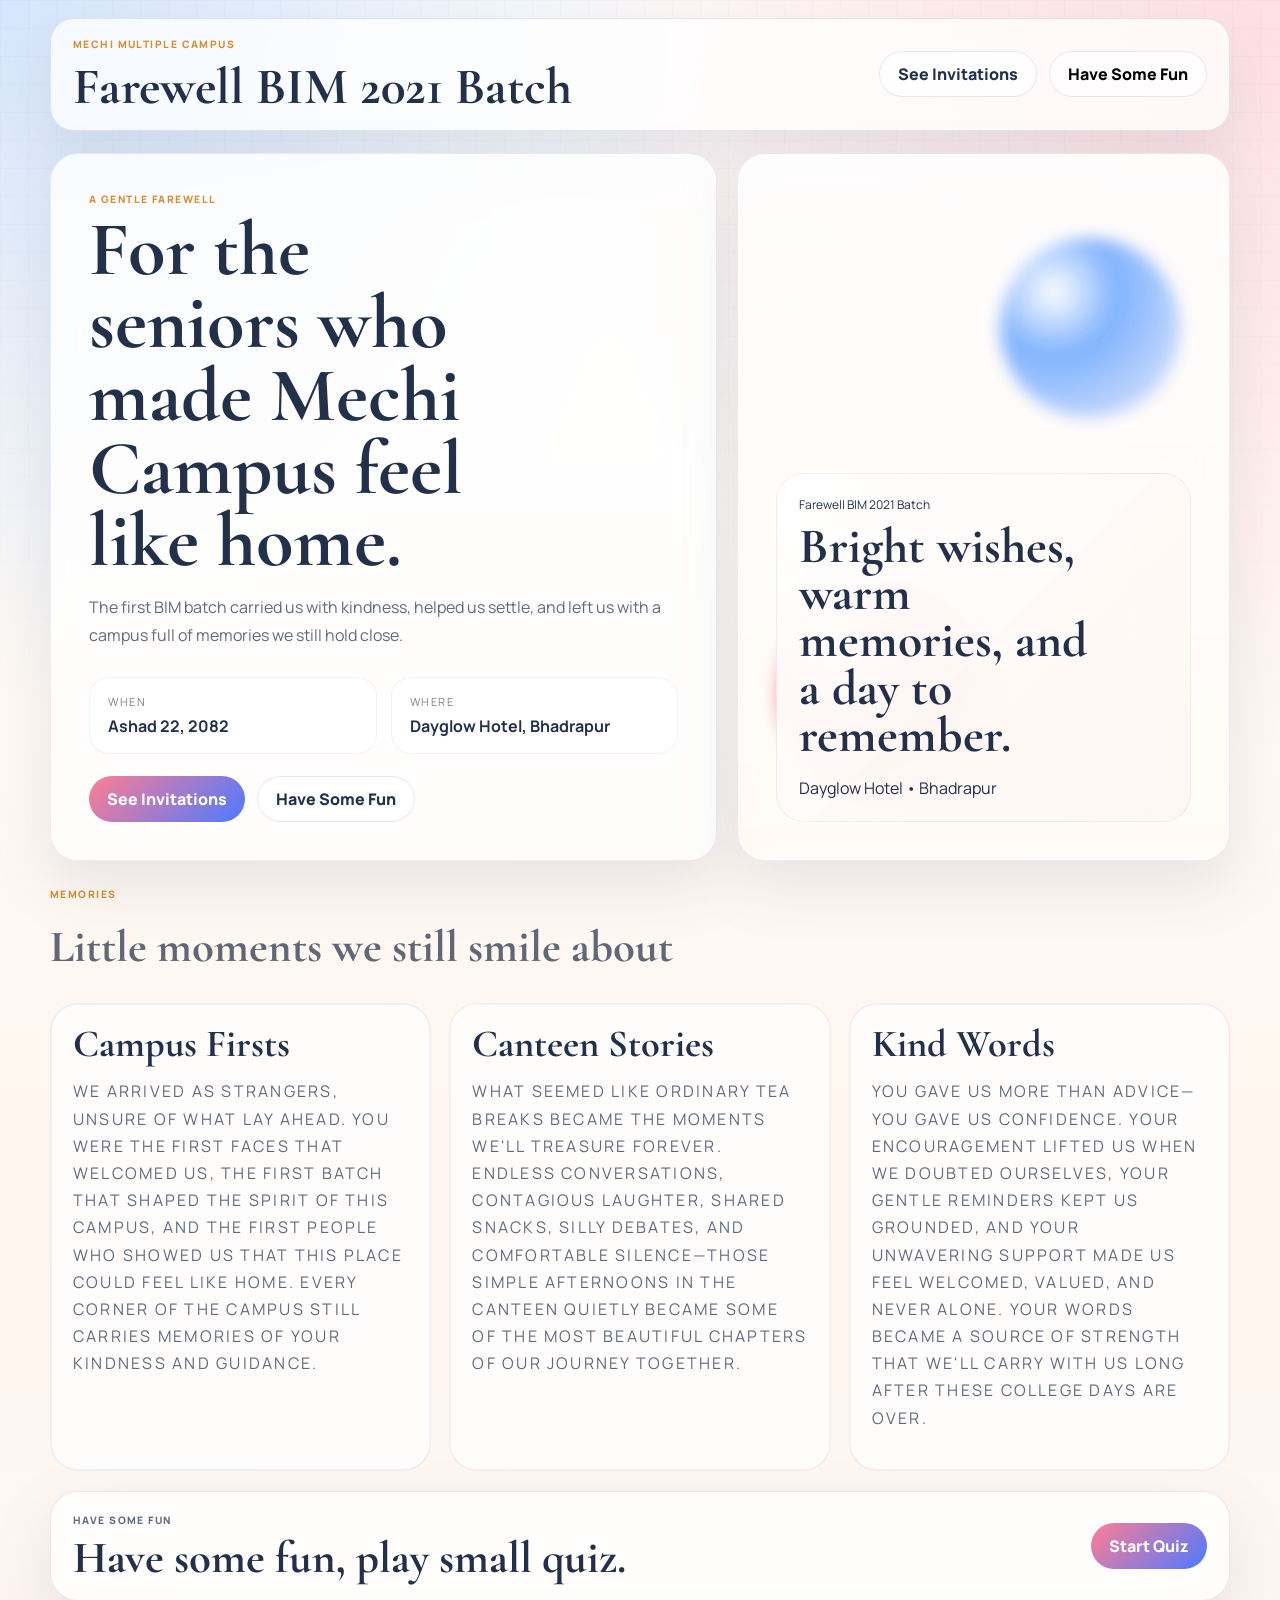
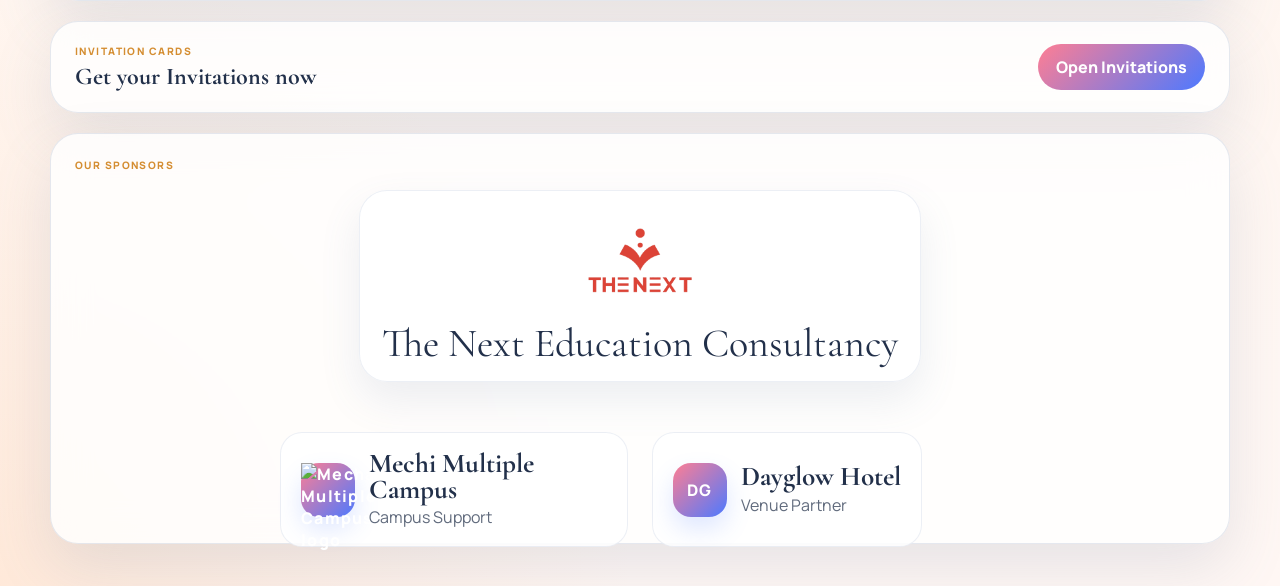
==== index.html @ 91233f40 "Initial commit" ====
<!DOCTYPE html>
<html lang="en">
<head>
  <meta charset="UTF-8" />
  <meta name="viewport" content="width=device-width, initial-scale=1.0" />
  <title>Farewell BIM 2021 Batch</title>
  <meta name="description" content="Farewell invitation for the first batch of BIM at Mechi Multiple Campus." />
  <link rel="preconnect" href="https://fonts.googleapis.com" />
  <link rel="preconnect" href="https://fonts.gstatic.com" crossorigin />
  <link href="https://fonts.googleapis.com/css2?family=Manrope:wght@400;500;700;800&family=Cormorant+Garamond:wght@500;600;700&display=swap" rel="stylesheet" />
  <link rel="stylesheet" href="styles.css" />
</head>
<body>
  <div class="page-shell home-page">
    <header class="topbar">
      <div class="brand-block">
        <p class="eyebrow">Mechi Multiple Campus</p>
        <h1>Farewell BIM 2021 Batch</h1>
      </div>
      <div class="top-actions">
        <a class="ghost-link" href="invitations.html">See Invitations</a>
        <button class="ghost-link ghost-button" type="button" data-open-quiz>Have Some Fun</button>
      </div>
    </header>

    <main>
      <section class="hero-card">
        <div class="hero-copy light-surface">
          <p class="pill">A gentle farewell</p>
          <h2>For the seniors who made Mechi Campus feel like home.</h2>
          <p class="hero-text">
            The first BIM batch carried us with kindness, helped us settle, and left us with a campus full of memories we still hold close.
          </p>
          <div class="hero-meta">
            <div>
              <span>When</span>
              <strong>Ashad 22, 2082</strong>
            </div>
            <div>
              <span>Where</span>
              <strong>Dayglow Hotel, Bhadrapur</strong>
            </div>
          </div>
          <div class="hero-actions">
            <a class="cta-button" href="invitations.html">See Invitations</a>
            <button class="secondary-button" type="button" data-open-quiz>Have Some Fun</button>
          </div>
        </div>
        <div class="hero-visual light-visual" aria-hidden="true">
          <div class="orb orb-blue"></div>
          <div class="orb orb-pink"></div>
          <div class="invitation-preview preview-light">
            <p>Farewell BIM 2021 Batch</p>
            <h3>Bright wishes, warm memories, and a day to remember.</h3>
            <span>Dayglow Hotel • Bhadrapur</span>
          </div>
        </div>
      </section>

      <section class="section-heading">
        <p class="eyebrow">Memories</p>
        <h2>Little moments we still smile about</h2>
      </section>

      <section class="memory-grid">
        <article class="memory-card accent-blue">
          <h3>Campus Firsts</h3>
          <p>We arrived as strangers, unsure of what lay ahead. You were the first faces that welcomed us, the first batch that shaped the spirit of this campus, and the first people who showed us that this place could feel like home. Every corner of the campus still carries memories of your kindness and guidance.</p>
        </article>
        <article class="memory-card accent-peach">
          <h3>Canteen Stories</h3>
          <p>What seemed like ordinary tea breaks became the moments we'll treasure forever. Endless conversations, contagious laughter, shared snacks, silly debates, and comfortable silence—those simple afternoons in the canteen quietly became some of the most beautiful chapters of our journey together.</p>
        </article>
        <article class="memory-card accent-rose">
          <h3>Kind Words</h3>
          <p>You gave us more than advice—you gave us confidence. Your encouragement lifted us when we doubted ourselves, your gentle reminders kept us grounded, and your unwavering support made us feel welcomed, valued, and never alone. Your words became a source of strength that we'll carry with us long after these college days are over.</p>
        </article>
      </section>

      <section class="fun-strip light-surface">
        <div>
          <p class="eyebrow">Have some fun</p>
          <h2>Have some fun, play small quiz.</h2>
        </div>
        <button class="cta-button" type="button" data-open-quiz>Start Quiz</button>
      </section>

      <section class="invite-now-strip light-surface">
        <div>
          <p class="eyebrow">Invitation Cards</p>
          <h2>Get your Invitations now</h2>
        </div>
        <a class="cta-button" href="invitations.html">Open Invitations</a>
      </section>

      <section class="sponsors-section light-surface">
        <div class="section-heading sponsors-heading">
          <p class="eyebrow">Our Sponsors</p>
        </div>
        <div class="sponsor-row sponsor-row-title">
          <a class="title-sponsor-link" href="https://thenext.edu.np/" target="_blank" rel="noreferrer">
            <img src="thenextlogo.webp" alt="The Next Education Consultancy logo" class="title-sponsor-logo" />
            <span class="title-sponsor-name">The Next Education Consultancy</span>
          </a>
        </div>
        <div class="sponsor-row sponsor-row-pairs">
          <a class="sponsor-card sponsor-link-card" href="https://memc.tu.edu.np/" target="_blank" rel="noreferrer">
            <span class="sponsor-mark"><img src="https://lh3.googleusercontent.com/gps-cs-s/APNQkAFWR0p43sGoYLWnPihWG-x3vu1OfsrrKA4Eq9BBsD2Fd37rDfz9w_MzRBewiucICOx-xTb6PyUEYOw5oFDg1cjx7o-ZizA15ZyoMc27MxlRR9R08tpXJyOMymYfGAlQBfMDAnBo=s1360-w1360-h1020-rw" alt="Mecha Multiple Campus logo" srcset="" style="height: auto; width: 100%;"></span>
            <div>
              <h3>Mechi Multiple Campus</h3>
              <p>Campus Support</p>
            </div>
          </a>
          <a class="sponsor-card sponsor-link-card" href="https://www.google.com/maps/place/HOTEL+DAYGLOW/@26.5577551,88.0796871,17z/data=!3m1!4b1!4m9!3m8!1s0x39e5af70abc60f6b:0x97754c1194b6b22b!5m2!4m1!1i2!8m2!3d26.5577503!4d88.082262!16s%2Fg%2F11sm74f3vn?entry=ttu&g_ep=EgoyMDI2MDYyOC4wIKXMDSoASAFQAw%3D%3D" target="_blank" rel="noreferrer">
            <span class="sponsor-mark">DG</span>
            <div>
              <h3>Dayglow Hotel</h3>
              <p>Venue Partner</p>
            </div>
          </a>
        </div>
      </section>
    </main>

  <div id="quizModal" class="modal hidden quiz-modal" aria-hidden="true">
    <div class="modal-backdrop soft-backdrop" data-close-quiz></div>
    <div class="modal-dialog quiz-dialog" role="dialog" aria-modal="true" aria-labelledby="quizTitle">
      <button class="modal-close" type="button" data-close-quiz aria-label="Close quiz">×</button>

      <section id="quizIntro" class="quiz-panel">
        <p class="eyebrow">Quick game</p>
        <h2 id="quizTitle">Enter your name to begin</h2>
        <label class="quiz-field">
          <span>Your name</span>
          <input id="quizName" type="text" placeholder="Type your name" autocomplete="name" />
        </label>
        <button id="startQuizButton" class="cta-button" type="button">Start the fun</button>
      </section>

      <section id="quizPlay" class="quiz-panel hidden">
        <div class="quiz-topline">
          <p class="eyebrow">Quiz time</p>
          <span id="quizStepLabel">Question 1</span>
        </div>
        <h2 id="quizQuestion"></h2>
        <label class="quiz-field">
          <span>Your answer</span>
          <input id="quizAnswer" type="text" placeholder="Type here" />
        </label>
        <div class="quiz-actions">
          <button id="quizSkipButton" class="secondary-button" type="button">Skip</button>
          <button id="quizNextButton" class="cta-button" type="button">Next</button>
        </div>
      </section>

      <section id="quizResult" class="quiz-panel hidden">
        <p class="eyebrow">Finished</p>
        <h2 id="quizResultTitle"></h2>
        <p id="quizResultText" class="hero-text"></p>
        <div id="quizSummary" class="quiz-summary"></div>
        <button id="quizAgainButton" class="cta-button" type="button">Play again</button>
      </section>
    </div>
  </div>

  <script src="tracker.js"></script>
  <script defer src="home.js"></script>
</body>
</html>
---- styles.css ----
:root {
  --bg: #fff6ef;
  --bg-soft: rgba(255, 255, 255, 0.7);
  --surface: rgba(255, 255, 255, 0.74);
  --surface-strong: #ffffff;
  --line: rgba(110, 132, 170, 0.18);
  --text: #22304a;
  --muted: rgba(34, 48, 74, 0.72);
  --blue: #6ba6ff;
  --blue-deep: #4d79ff;
  --red: #ff7e93;
  --red-deep: #ff6080;
  --gold: #d48d31;
  --peach: #ffbf8a;
  --mint: #8edfd3;
  --shadow: 0 24px 60px rgba(102, 122, 158, 0.16);
}

* {
  box-sizing: border-box;
}

html {
  scroll-behavior: smooth;
}

body {
  margin: 0;
  min-height: 100vh;
  color: var(--text);
  font-family: "Manrope", system-ui, sans-serif;
  background:
    radial-gradient(circle at top left, rgba(107, 166, 255, 0.28), transparent 28%),
    radial-gradient(circle at top right, rgba(255, 126, 147, 0.24), transparent 30%),
    radial-gradient(circle at bottom left, rgba(255, 191, 138, 0.25), transparent 25%),
    linear-gradient(180deg, #fffefb 0%, var(--bg) 52%, #fff7f4 100%);
}

body::before {
  content: "";
  position: fixed;
  inset: 0;
  pointer-events: none;
  background-image: linear-gradient(rgba(110, 132, 170, 0.045) 1px, transparent 1px),
    linear-gradient(90deg, rgba(110, 132, 170, 0.045) 1px, transparent 1px);
  background-size: 28px 28px;
  mask-image: linear-gradient(to bottom, rgba(0, 0, 0, 0.7), transparent 92%);
}

a {
  color: inherit;
  text-decoration: none;
}

button,
input {
  font: inherit;
}

.page-shell {
  width: min(1180px, calc(100% - 24px));
  margin: 0 auto;
  padding: 18px 0 42px;
}

.topbar,
.bottom-cta,
.hero-copy,
.hero-visual,
.memory-card,
.fun-strip,
.search-wrap,
.modal-dialog,
.light-surface {
  backdrop-filter: blur(18px);
  background: var(--surface);
  border: 1px solid var(--line);
  box-shadow: var(--shadow);
}

.topbar {
  display: flex;
  justify-content: space-between;
  align-items: center;
  padding: 18px 22px;
  border-radius: 24px;
  gap: 16px;
}

.brand-block {
  display: grid;
  gap: 4px;
}

.top-actions,
.hero-actions,
.footer-actions,
.quiz-actions {
  display: flex;
  gap: 12px;
  flex-wrap: wrap;
}

.ghost-button {
  cursor: pointer;
}

.eyebrow,
.pill,
.card-subtitle,
.card-ribbon,
.hero-meta span,
.details-grid span,
.card-footer,
.section-heading p,
.quiz-topline span,
.search-wrap span,
.memory-card p {
  letter-spacing: 0.14em;
  text-transform: uppercase;
}

.eyebrow,
.pill {
  margin: 0 0 8px;
  color: var(--gold);
  font-size: 0.64rem;
  font-weight: 800;
}

h1,
h2,
h3 {
  margin: 0;
  font-family: "Cormorant Garamond", Georgia, serif;
  line-height: 0.95;
}

h1 {
  font-size: clamp(2rem, 4vw, 3.25rem);
}

.ghost-link,
.cta-button,
.secondary-button,
.modal-close,
.download-pill {
  border: 1px solid rgba(120, 136, 164, 0.18);
  border-radius: 999px;
  transition: transform 0.2s ease, background 0.2s ease, border-color 0.2s ease;
}

.ghost-link,
.cta-button,
.secondary-button,
.download-pill {
  display: inline-flex;
  align-items: center;
  justify-content: center;
  min-height: 46px;
  padding: 0 18px;
  font-weight: 800;
}

.ghost-link {
  background: rgba(255, 255, 255, 0.68);
}

.secondary-button {
  color: var(--text);
  background: rgba(255, 255, 255, 0.7);
}

.cta-button {
  color: #fff;
  background: linear-gradient(135deg, var(--red), var(--blue-deep));
  border: none;
}

.download-pill {
  color: var(--text);
  background: rgba(232, 236, 244, 0.76);
  backdrop-filter: blur(16px);
}

.ghost-link:hover,
.cta-button:hover,
.secondary-button:hover,
.modal-close:hover,
.download-pill:hover {
  transform: translateY(-1px);
}

.hero-card {
  display: grid;
  grid-template-columns: 1.15fr 0.85fr;
  gap: 20px;
  align-items: stretch;
  margin-top: 22px;
}

.hero-copy,
.hero-visual,
.invitation-preview,
.memory-card,
.fun-strip,
.empty-state,
.invitation-card {
  border-radius: 28px;
}

.hero-copy,
.hero-visual {
  position: relative;
  overflow: hidden;
  padding: clamp(24px, 4vw, 38px);
  border: 1px solid rgba(116, 135, 175, 0.14);
  background: linear-gradient(180deg, rgba(255, 255, 255, 0.86), rgba(255, 250, 246, 0.9));
}

.hero-copy h2 {
  max-width: 12ch;
  font-size: clamp(2.8rem, 6vw, 5rem);
}

.hero-text,
.panel-copy p,
.story-grid p,
.empty-state p,
.card-message,
.memory-card p,
.fun-strip p,
.quiz-panel p,
.section-heading h2 {
  color: var(--muted);
  line-height: 1.7;
}

.hero-meta {
  display: grid;
  grid-template-columns: repeat(2, minmax(0, 1fr));
  gap: 14px;
  margin-top: 28px;
}

.hero-meta div,
.panel-note {
  display: grid;
  gap: 6px;
  padding: 16px 18px;
  border-radius: 20px;
  background: rgba(255, 255, 255, 0.8);
  border: 1px solid rgba(125, 145, 184, 0.12);
}

.hero-meta span,
.details-grid span {
  font-size: 0.7rem;
  color: rgba(34, 48, 74, 0.6);
}

.hero-meta strong,
.details-grid strong,
.panel-note {
  font-size: 1rem;
}

.hero-visual {
  display: flex;
  align-items: flex-end;
  min-height: 420px;
}

.orb {
  position: absolute;
  border-radius: 50%;
  filter: blur(8px);
  opacity: 0.9;
  animation: float 8s ease-in-out infinite;
}

.orb-blue {
  top: 12%;
  right: 10%;
  width: 180px;
  height: 180px;
  background: radial-gradient(circle at 30% 30%, rgba(255, 255, 255, 0.96), rgba(107, 166, 255, 0.95) 36%, rgba(77, 121, 255, 0.12));
}

.orb-pink {
  bottom: 8%;
  left: 8%;
  width: 220px;
  height: 220px;
  background: radial-gradient(circle at 30% 30%, rgba(255, 255, 255, 0.92), rgba(255, 126, 147, 0.92) 34%, rgba(255, 96, 128, 0.12));
  animation-delay: -2s;
}

.invitation-preview {
  position: relative;
  width: 100%;
  padding: 22px;
  background:
    linear-gradient(135deg, rgba(255, 255, 255, 0.95), rgba(255, 246, 240, 0.96)),
    linear-gradient(90deg, rgba(255, 255, 255, 0.08), transparent 40%, rgba(255, 255, 255, 0.06));
  border: 1px solid rgba(120, 137, 170, 0.12);
  box-shadow: inset 0 0 0 1px rgba(255, 255, 255, 0.18);
}

.preview-light p,
.card-ribbon,
.card-subtitle {
  margin: 0 0 10px;
  font-size: 0.75rem;
  color: var(--gold);
}

.invitation-preview h3 {
  max-width: 12ch;
  font-size: clamp(2rem, 4vw, 3.1rem);
}

.invitation-preview span {
  display: inline-flex;
  margin-top: 18px;
  color: var(--muted);
}

.section-heading {
  margin: 26px 0 12px;
}

.invite-now-strip {
  display: flex;
  justify-content: space-between;
  align-items: center;
  gap: 18px;
  margin-top: 20px;
  padding: 22px 24px;
  border-radius: 28px;
}

.sponsors-section {
  margin-top: 20px;
  padding: 24px;
  border-radius: 28px;
}

.sponsors-heading {
  margin: 0 0 18px;
}

.sponsors-heading h2 {
  font-size: clamp(1.15rem, 1.55vw, 2rem);
  line-height: 1.05;
  white-space: nowrap;
}

.sponsor-row-title {
  display: flex;
  justify-content: center;
  margin: 8px 0 22px;
}

.title-sponsor-link {
  display: inline-flex;
  flex-direction: column;
  align-items: center;
  gap: 10px;
  padding: 18px 22px;
  border-radius: 28px;
  background: rgba(255, 255, 255, 0.9);
  border: 1px solid rgba(123, 143, 180, 0.14);
  box-shadow: 0 18px 40px rgba(102, 122, 158, 0.12);
}

.title-sponsor-logo {
  display: block;
  width: 104px;
  height: 104px;
  object-fit: contain;
}

.title-sponsor-name {
  font-family: "Cormorant Garamond", Georgia, serif;
  font-size: clamp(1.8rem, 4vw, 2.5rem);
  line-height: 1;
  color: var(--text);
  text-align: center;
}

.sponsor-row-pairs {
  display: grid;
  grid-template-columns: repeat(2, minmax(0, 1fr));
  gap: 24px;
  max-width: 720px;
  margin: 0 auto;
}

.sponsor-card {
  display: flex;
  align-items: center;
  gap: 14px;
  padding: 18px 20px;
  border-radius: 22px;
  background: rgba(255, 255, 255, 0.88);
  border: 1px solid rgba(123, 143, 180, 0.14);
}

.sponsor-link-card {
  color: inherit;
}

.sponsor-row-pairs .sponsor-link-card:nth-child(1) {
  justify-self: end;
  transform: translateY(28px);
}

.sponsor-row-pairs .sponsor-link-card:nth-child(2) {
  justify-self: start;
  transform: translateY(28px);
}

.sponsor-mark {
  display: grid;
  place-items: center;
  width: 54px;
  height: 54px;
  flex: none;
  border-radius: 18px;
  font-weight: 800;
  letter-spacing: 0.08em;
  color: #fff;
  background: linear-gradient(135deg, var(--red), var(--blue-deep));
  box-shadow: 0 12px 24px rgba(77, 121, 255, 0.18);
}

.sponsor-card h3 {
  font-size: 1.7rem;
}

.sponsor-card p {
  margin: 4px 0 0;
  color: var(--muted);
}

.sponsor-row-note {
  display: flex;
  justify-content: center;
  margin-top: 18px;
}

.sponsor-row-note p {
  margin: 0;
  padding: 14px 18px;
  border-radius: 999px;
  background: rgba(255, 255, 255, 0.9);
  border: 1px solid rgba(123, 143, 180, 0.14);
  font-family: "Cormorant Garamond", Georgia, serif;
  font-size: clamp(1.8rem, 4vw, 2.3rem);
  color: var(--text);
}

.section-heading h2 {
  font-size: clamp(2rem, 4vw, 3rem);
}

.memory-grid,
.story-grid {
  display: grid;
  grid-template-columns: repeat(3, minmax(0, 1fr));
  gap: 18px;
  margin-top: 18px;
}

.memory-card,
.empty-state {
  padding: 22px;
  background: rgba(255, 255, 255, 0.78);
  border: 1px solid rgba(123, 143, 180, 0.14);
}

.memory-card h3,
.empty-state h3 {
  font-size: clamp(1.7rem, 4vw, 2.4rem);
}

.fun-strip,
.bottom-cta {
  margin-top: 20px;
  padding: 20px 22px;
  border-radius: 28px;
}

.bottom-cta {
  display: flex;
  justify-content: space-between;
  align-items: center;
  gap: 18px;
}

.fun-strip {
  display: flex;
  justify-content: space-between;
  align-items: center;
  gap: 18px;
  margin-top: 20px;
}

.light-surface {
  background: rgba(255, 255, 255, 0.82) !important;
}

.story-grid {
  grid-template-columns: repeat(2, minmax(0, 1fr));
}

.hero-actions {
  margin-top: 22px;
}

.panel {
  display: flex;
  justify-content: space-between;
  align-items: center;
  gap: 20px;
}

.panel-copy {
  max-width: 62ch;
}

.panel-copy h2 {
  margin-bottom: 12px;
}

.panel-note {
  grid-template-columns: auto 1fr;
  align-items: center;
  color: var(--text);
}

.list-toolbar {
  margin-top: 18px;
}

.search-wrap {
  display: grid;
  gap: 10px;
  padding: 18px 20px;
  border-radius: 22px;
  background: rgba(255, 255, 255, 0.85);
}

.search-wrap span {
  font-size: 0.78rem;
  color: var(--gold);
  font-weight: 800;
  text-transform: uppercase;
  letter-spacing: 0.14em;
}

.search-wrap input {
  width: 100%;
  border: 1px solid rgba(123, 143, 180, 0.16);
  border-radius: 16px;
  padding: 14px 16px;
  color: var(--text);
  background: rgba(255, 255, 255, 0.94);
  outline: none;
}

.search-wrap input::placeholder {
  color: rgba(34, 48, 74, 0.45);
}

.invitation-list {
  display: grid;
  grid-template-columns: repeat(3, minmax(0, 1fr));
  gap: 18px;
  margin-top: 18px;
}

.invite-item {
  display: flex;
  justify-content: space-between;
  align-items: center;
  gap: 16px;
  padding: 18px 20px;
  border-radius: 22px;
  background: rgba(255, 255, 255, 0.82);
  border: 1px solid rgba(123, 143, 180, 0.14);
}

.invite-item h3 {
  font-size: 1.8rem;
  line-height: 1;
}

.invite-item p {
  margin: 6px 0 0;
  color: var(--muted);
}

.mini-button {
  flex: none;
  padding: 0 14px;
  min-height: 42px;
  border: 1px solid rgba(123, 143, 180, 0.16);
  border-radius: 999px;
  color: #fff;
  background: linear-gradient(135deg, var(--red), var(--blue-deep));
  cursor: pointer;
}

.empty-state {
  margin-top: 18px;
  text-align: center;
}

.modal {
  position: fixed;
  inset: 0;
  display: grid;
  place-items: center;
  padding: 20px;
  z-index: 20;
}

.hidden {
  display: none !important;
}

.modal-backdrop {
  position: absolute;
  inset: 0;
  background: rgba(230, 231, 238, 0.7);
}

.soft-backdrop {
  background: rgba(231, 233, 241, 0.62);
}

.modal-dialog {
  position: relative;
  z-index: 1;
  width: min(520px, 100%);
  padding: 14px;
  border-radius: 30px;
  background: rgba(255, 255, 255, 0.72);
  display: flex;
  flex-direction: column;
  align-items: stretch;
  max-height: calc(100vh - 40px);
}

.modal-close {
  position: absolute;
  width: 42px;
  height: 42px;
  color: var(--text);
  background: rgba(245, 246, 250, 0.78);
  cursor: pointer;
}

.modal-toolbar {
  display: flex;
  justify-content: space-between;
  align-items: center;
  gap: 12px;
  margin-bottom: 12px;
}

.modal-toolbar .modal-close {
  position: static;
  width: 42px;
  height: 42px;
}

.invitation-card {
  width: min(100%, calc((100vh - 132px) * 9 / 16));
  aspect-ratio: 9 / 16;
  min-height: 0;
  flex: none;
  display: flex;
  padding: 22px;
  background:
    radial-gradient(circle at top left, rgba(107, 166, 255, 0.18), transparent 32%),
    radial-gradient(circle at bottom right, rgba(255, 126, 147, 0.18), transparent 28%),
    linear-gradient(160deg, #fffdfb, #fff4ec 68%, #fff8f2);
  border: 1px solid rgba(123, 143, 180, 0.14);
  overflow: hidden;
}

.invitation-card-scroll {
  width: 100%;
  height: 100%;
  min-height: 0;
  display: flex;
  flex-direction: column;
  gap: 12px;
  overflow-y: auto;
  overflow-x: hidden;
  scrollbar-gutter: stable;
  overscroll-behavior: contain;
  padding: 2px 6px 2px 2px;
}

.card-ribbon {
  align-self: flex-start;
  color: var(--gold);
  letter-spacing: 0.24em;
  font-size: 0.73rem;
}

.card-name {
  margin: 0;
  font-family: "Playfair Display", Georgia, serif;
  font-size: clamp(2.5rem, 5.7vw, 3.8rem);
  line-height: 0.95;
  color: var(--text);
}

.card-message {
  margin: 0;
  font-family: "Cormorant Garamond", Georgia, serif;
  font-size: clamp(1.08rem, 2.35vw, 1.24rem);
  line-height: 1.58;
  color: rgba(34, 48, 74, 0.88);
}

.details-grid {
  display: grid;
  grid-template-columns: repeat(2, minmax(0, 1fr));
  gap: 14px;
}

.details-grid > div,
.card-footer {
  padding: 16px 18px;
  border-radius: 18px;
  background: rgba(255, 255, 255, 0.86);
  border: 1px solid rgba(123, 143, 180, 0.12);
}

.details-grid strong {
  display: block;
  margin-top: 8px;
}

.card-footer {
  display: flex;
  justify-content: space-between;
  gap: 10px;
  margin-top: 4px;
  font-size: 0.74rem;
  color: rgba(34, 48, 74, 0.68);
}

.modal-actions {
  display: none;
}

.download-pill {
  margin-left: auto;
}

.quiz-modal .modal-dialog {
  width: min(620px, 100%);
  max-height: calc(100vh - 40px);
  overflow-y: auto;
}

.quiz-panel {
  display: grid;
  gap: 16px;
  padding: 6px 4px;
}

.quiz-field {
  display: grid;
  gap: 8px;
}

.quiz-field span {
  font-size: 0.78rem;
  font-weight: 800;
  text-transform: uppercase;
  letter-spacing: 0.12em;
  color: var(--gold);
}

.quiz-field input {
  width: 100%;
  border: 1px solid rgba(123, 143, 180, 0.16);
  border-radius: 18px;
  padding: 14px 16px;
  background: rgba(255, 255, 255, 0.94);
  color: var(--text);
  outline: none;
}

.quiz-topline {
  display: flex;
  justify-content: space-between;
  align-items: center;
  gap: 12px;
}

.quiz-summary {
  display: grid;
  gap: 10px;
}

.summary-chip {
  padding: 14px 16px;
  border-radius: 18px;
  background: rgba(255, 255, 255, 0.84);
  border: 1px solid rgba(123, 143, 180, 0.14);
}

.summary-chip strong {
  display: block;
  margin-bottom: 6px;
}

.section-heading h2,
.fun-strip h2,
.bottom-cta h3 {
  font-size: clamp(2rem, 4vw, 2.8rem);
}

.memory-card.accent-blue {
  box-shadow: inset 0 0 0 1px rgba(107, 166, 255, 0.12);
}

.memory-card.accent-peach {
  box-shadow: inset 0 0 0 1px rgba(255, 191, 138, 0.18);
}

.memory-card.accent-rose {
  box-shadow: inset 0 0 0 1px rgba(255, 126, 147, 0.12);
}

.preview-light h3,
.preview-light p,
.preview-light span {
  color: var(--text);
}

.invitation-card-scroll::-webkit-scrollbar {
  width: 10px;
}

.invitation-card-scroll::-webkit-scrollbar-thumb {
  background: rgba(123, 143, 180, 0.35);
  border-radius: 999px;
}

.invitation-card-scroll::-webkit-scrollbar-track {
  background: transparent;
}

.invitation-card-scroll {
  scrollbar-color: rgba(123, 143, 180, 0.35) transparent;
}

@keyframes float {

@keyframes float {
  0%,
  100% {
    transform: translateY(0px);
  }
  50% {
    transform: translateY(-12px);
  }
}

@media (max-width: 960px) {
  .hero-card,
  .bottom-cta,
  .fun-strip,
  .invite-now-strip,
  .sponsor-row-pairs,
  .memory-grid,
  .story-grid,
  .invitation-list {
    grid-template-columns: 1fr;
  }

  .hero-card {
    display: grid;
  }

  .hero-visual {
    min-height: 340px;
  }

  .bottom-cta,
  .fun-strip {
    flex-direction: column;
    align-items: flex-start;
  }

  .invite-now-strip {
    flex-direction: column;
    align-items: flex-start;
  }

  .sponsor-row-pairs {
    display: grid;
  }

  .sponsor-row-pairs .sponsor-link-card:nth-child(1),
  .sponsor-row-pairs .sponsor-link-card:nth-child(2) {
    justify-self: stretch;
    transform: none;
  }

  .title-sponsor-link {
    width: 100%;
    justify-content: center;
    text-align: center;
    flex-direction: column;
  }

  .sponsors-heading h2 {
    white-space: normal;
    font-size: clamp(2rem, 4vw, 3rem);
  }

  .sponsor-row-note p {
    width: 100%;
    text-align: center;
  }
}

@media (max-width: 680px) {
  .page-shell {
    width: min(100% - 18px, 1180px);
    padding-top: 10px;
  }

  .topbar,
  .hero-copy,
  .hero-visual,
  .memory-card,
  .fun-strip,
  .bottom-cta,
  .invite-now-strip,
  .sponsors-section,
  .search-wrap,
  .modal-dialog,
  .invitation-card,
  .quiz-panel {
    border-radius: 20px;
  }

  .topbar {
    flex-direction: column;
    align-items: flex-start;
  }

  .hero-meta,
  .details-grid,
  .memory-grid,
  .story-grid {
    grid-template-columns: 1fr;
  }

  .invite-item {
    flex-direction: column;
    align-items: flex-start;
  }

  .card-footer {
    flex-direction: column;
  }

  .modal {
    padding: 10px;
  }

  .invitation-card {
    padding: 18px;
  }

  .card-name {
    font-size: clamp(2.3rem, 10vw, 3.2rem);
  }

  .invitation-card-scroll {
    padding-right: 0;
  }
}
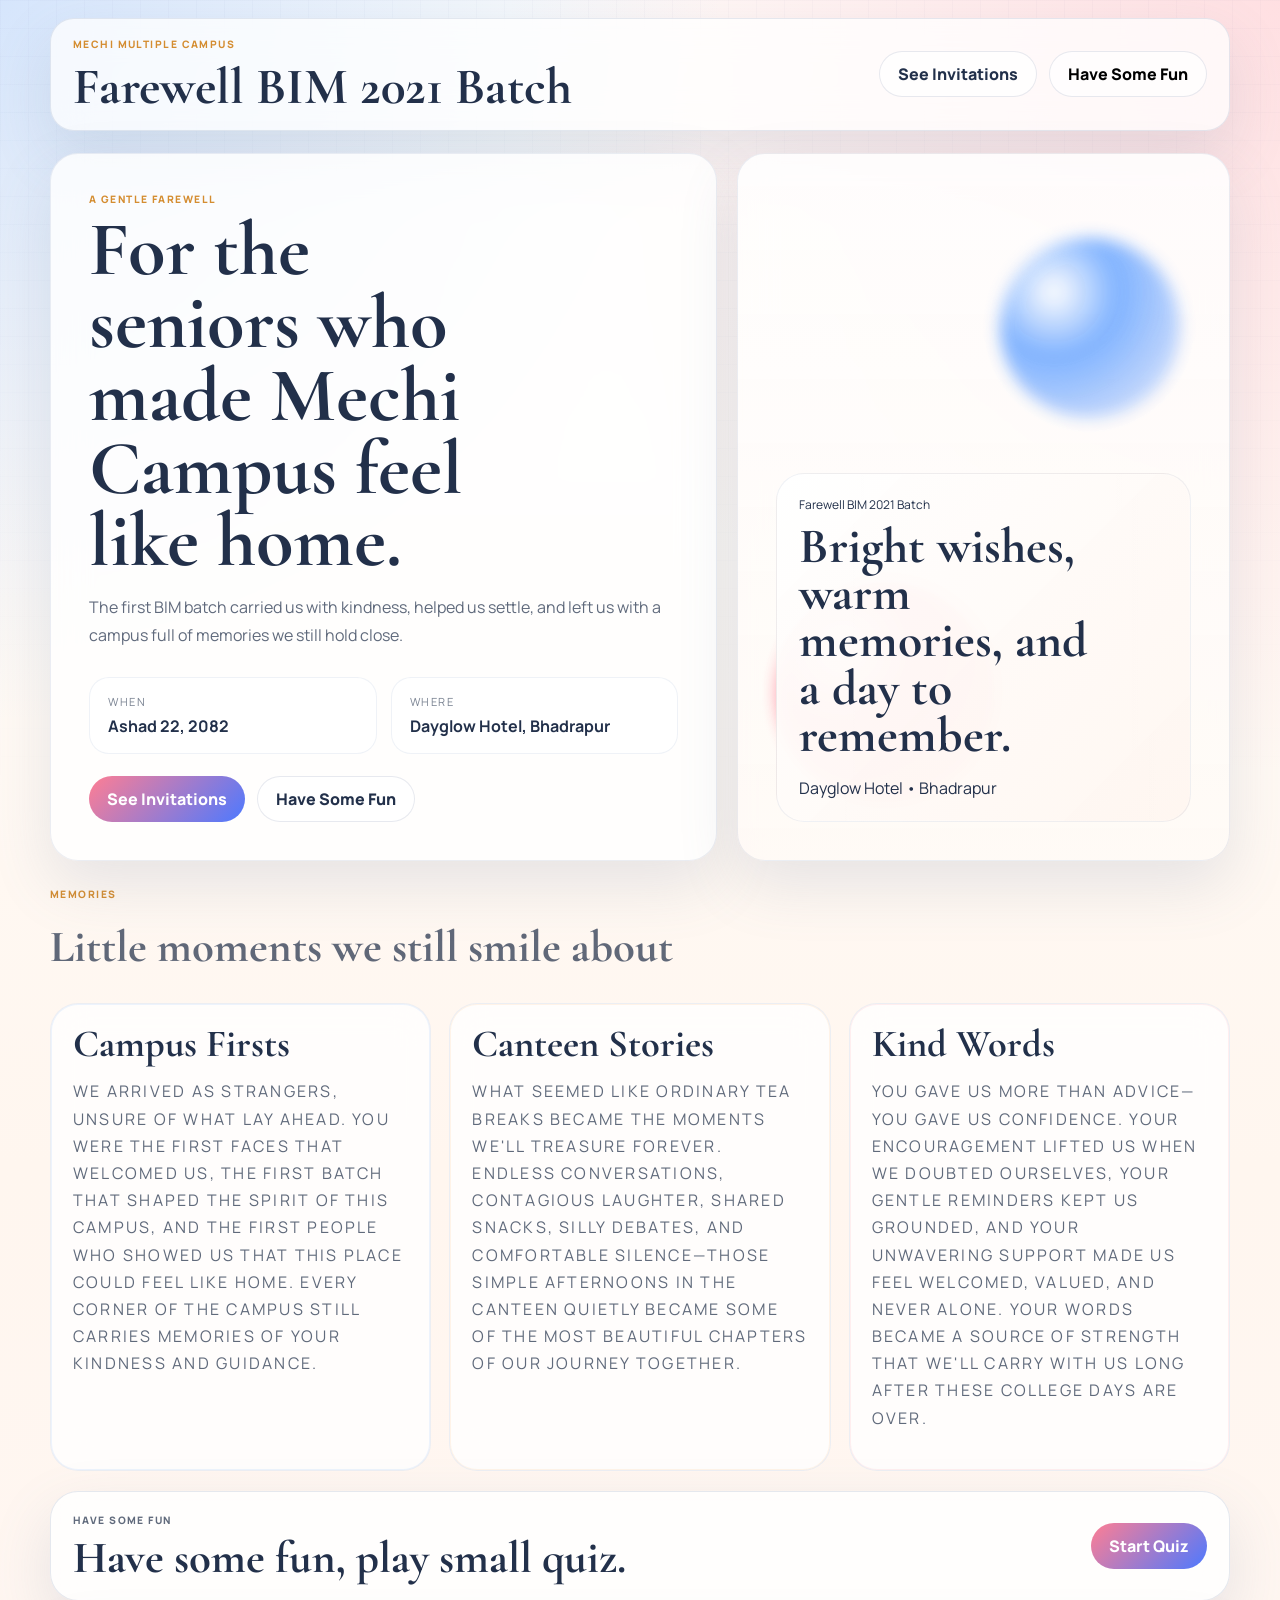
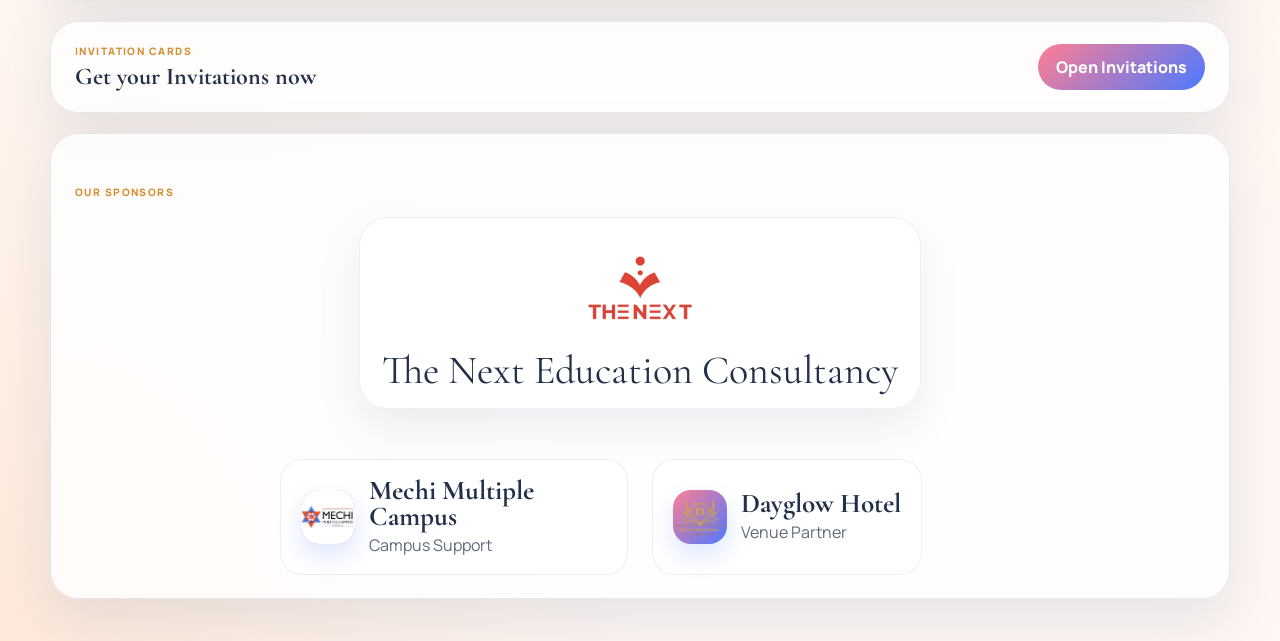
==== commit 7cc319e5: "mobile friendlyness" ====
--- a/index.html
+++ b/index.html
@@ -105,14 +105,14 @@
         </div>
         <div class="sponsor-row sponsor-row-pairs">
           <a class="sponsor-card sponsor-link-card" href="https://memc.tu.edu.np/" target="_blank" rel="noreferrer">
-            <span class="sponsor-mark"><img src="https://lh3.googleusercontent.com/gps-cs-s/APNQkAFWR0p43sGoYLWnPihWG-x3vu1OfsrrKA4Eq9BBsD2Fd37rDfz9w_MzRBewiucICOx-xTb6PyUEYOw5oFDg1cjx7o-ZizA15ZyoMc27MxlRR9R08tpXJyOMymYfGAlQBfMDAnBo=s1360-w1360-h1020-rw" alt="Mecha Multiple Campus logo" srcset="" style="height: auto; width: 100%;"></span>
+            <span class="sponsor-mark"><img src="mechi.jpg" alt="Mechi Multiple Campus logo" style="height:auto;width:100%;border-radius:inherit;"></span>
             <div>
               <h3>Mechi Multiple Campus</h3>
               <p>Campus Support</p>
             </div>
           </a>
           <a class="sponsor-card sponsor-link-card" href="https://www.google.com/maps/place/HOTEL+DAYGLOW/@26.5577551,88.0796871,17z/data=!3m1!4b1!4m9!3m8!1s0x39e5af70abc60f6b:0x97754c1194b6b22b!5m2!4m1!1i2!8m2!3d26.5577503!4d88.082262!16s%2Fg%2F11sm74f3vn?entry=ttu&g_ep=EgoyMDI2MDYyOC4wIKXMDSoASAFQAw%3D%3D" target="_blank" rel="noreferrer">
-            <span class="sponsor-mark">DG</span>
+            <span class="sponsor-mark"><img src="dayglow.png" alt="Dayglow Hotel logo" style="height:auto;width:100%;border-radius:inherit;"></span>
             <div>
               <h3>Dayglow Hotel</h3>
               <p>Venue Partner</p>
--- a/styles.css
+++ b/styles.css
@@ -342,7 +342,7 @@
 
 .sponsors-section {
   margin-top: 20px;
-  padding: 24px;
+  padding: clamp(20px, 4vw, 54px) 24px;
   border-radius: 28px;
 }
 
@@ -576,7 +576,7 @@
 
 .invitation-list {
   display: grid;
-  grid-template-columns: repeat(3, minmax(0, 1fr));
+  grid-template-columns: repeat(auto-fill, minmax(260px, 1fr));
   gap: 18px;
   margin-top: 18px;
 }
@@ -866,50 +866,144 @@
 }
 
 @keyframes float {
-
-@keyframes float {
-  0%,
-  100% {
-    transform: translateY(0px);
-  }
-  50% {
-    transform: translateY(-12px);
-  }
-}
-
-@media (max-width: 960px) {
-  .hero-card,
-  .bottom-cta,
+  0%, 100% { transform: translateY(0px); }
+  50%       { transform: translateY(-12px); }
+}
+
+/* ── prevent any horizontal overflow globally ── */
+html, body {
+  overflow-x: hidden;
+  max-width: 100%;
+}
+
+/* ── images never overflow ── */
+img {
+  max-width: 100%;
+  height: auto;
+  display: block;
+}
+
+/* ════════════════════════════════════════
+   TABLET  ≤ 1024px
+════════════════════════════════════════ */
+@media (max-width: 1024px) {
+  .hero-card {
+    grid-template-columns: 1fr;
+  }
+
+  .hero-visual {
+    min-height: 300px;
+  }
+
+  .memory-grid {
+    grid-template-columns: repeat(2, 1fr);
+  }
+
+  .sponsor-row-pairs {
+    max-width: 100%;
+  }
+}
+
+/* ════════════════════════════════════════
+   SMALL TABLET / LARGE PHONE  ≤ 768px
+════════════════════════════════════════ */
+@media (max-width: 768px) {
+  .page-shell {
+    width: min(100% - 16px, 1180px);
+    padding: 12px 0 32px;
+  }
+
+  /* topbar: brand left, actions right — still one row */
+  .topbar {
+    padding: 14px 16px;
+    border-radius: 20px;
+    gap: 12px;
+    flex-wrap: wrap;
+  }
+
+  .top-actions {
+    gap: 8px;
+  }
+
+  .ghost-link,
+  .cta-button,
+  .secondary-button {
+    min-height: 44px;
+    padding: 0 14px;
+    font-size: 0.82rem;
+  }
+
+  /* hero */
+  .hero-card {
+    grid-template-columns: 1fr;
+    margin-top: 14px;
+  }
+
+  .hero-copy,
+  .hero-visual {
+    border-radius: 20px;
+  }
+
+  .hero-visual {
+    min-height: 240px;
+  }
+
+  .hero-copy h2 {
+    font-size: clamp(2.2rem, 7vw, 3.6rem);
+  }
+
+  .hero-meta {
+    grid-template-columns: 1fr 1fr;
+    gap: 10px;
+    margin-top: 18px;
+  }
+
+  .hero-actions {
+    margin-top: 16px;
+    gap: 8px;
+  }
+
+  /* memory grid → 2 cols */
+  .memory-grid {
+    grid-template-columns: repeat(2, 1fr);
+    gap: 12px;
+  }
+
+  .memory-card,
+  .empty-state {
+    border-radius: 20px;
+    padding: 18px;
+  }
+
+  /* strips */
   .fun-strip,
-  .invite-now-strip,
-  .sponsor-row-pairs,
-  .memory-grid,
-  .story-grid,
-  .invitation-list {
-    grid-template-columns: 1fr;
-  }
-
-  .hero-card {
-    display: grid;
-  }
-
-  .hero-visual {
-    min-height: 340px;
-  }
-
-  .bottom-cta,
-  .fun-strip {
-    flex-direction: column;
-    align-items: flex-start;
-  }
-
   .invite-now-strip {
     flex-direction: column;
     align-items: flex-start;
+    border-radius: 20px;
+    padding: 18px;
+    gap: 14px;
+  }
+
+  .fun-strip h2,
+  .invite-now-strip h2 {
+    font-size: clamp(1.6rem, 5vw, 2.4rem);
+  }
+
+  /* sponsors */
+  .sponsors-section {
+    padding: 24px 18px;
+    border-radius: 20px;
+  }
+
+  .sponsors-heading h2 {
+    white-space: normal;
+    font-size: clamp(1.4rem, 4vw, 2rem);
   }
 
   .sponsor-row-pairs {
-    display: grid;
+    grid-template-columns: 1fr;
+    gap: 14px;
   }
 
   .sponsor-row-pairs .sponsor-link-card:nth-child(1),
@@ -920,77 +1014,227 @@
 
   .title-sponsor-link {
     width: 100%;
+    flex-direction: row;
     justify-content: center;
-    text-align: center;
-    flex-direction: column;
-  }
-
-  .sponsors-heading h2 {
-    white-space: normal;
-    font-size: clamp(2rem, 4vw, 3rem);
+    gap: 14px;
   }
 
   .sponsor-row-note p {
     width: 100%;
     text-align: center;
   }
-}
-
-@media (max-width: 680px) {
+
+  /* quiz modal */
+  .quiz-modal .modal-dialog {
+    width: min(480px, calc(100vw - 16px));
+    border-radius: 22px;
+    padding: 16px;
+  }
+
+  .modal {
+    padding: 8px;
+  }
+
+  /* search / find row */
+  .search-wrap {
+    border-radius: 18px;
+    padding: 14px 16px;
+  }
+
+  .search-find-row {
+    flex-direction: column;
+  }
+
+  .search-find-row input {
+    width: 100%;
+  }
+
+  #findBtn {
+    width: 100%;
+    min-height: 46px;
+    border-radius: 12px !important;
+  }
+}
+
+/* ════════════════════════════════════════
+   PHONE  ≤ 480px
+════════════════════════════════════════ */
+@media (max-width: 480px) {
   .page-shell {
-    width: min(100% - 18px, 1180px);
-    padding-top: 10px;
-  }
-
-  .topbar,
-  .hero-copy,
-  .hero-visual,
-  .memory-card,
-  .fun-strip,
-  .bottom-cta,
-  .invite-now-strip,
-  .sponsors-section,
-  .search-wrap,
-  .modal-dialog,
-  .invitation-card,
-  .quiz-panel {
-    border-radius: 20px;
-  }
-
+    width: min(100% - 12px, 1180px);
+    padding: 10px 0 28px;
+  }
+
+  /* topbar stacks on very small screens */
   .topbar {
     flex-direction: column;
     align-items: flex-start;
-  }
-
-  .hero-meta,
-  .details-grid,
+    padding: 14px;
+    border-radius: 18px;
+    gap: 10px;
+  }
+
+  .top-actions {
+    width: 100%;
+  }
+
+  .top-actions .ghost-link,
+  .top-actions .ghost-button {
+    flex: 1;
+    justify-content: center;
+  }
+
+  h1 {
+    font-size: clamp(1.6rem, 6vw, 2.4rem);
+  }
+
+  /* hero */
+  .hero-copy h2 {
+    font-size: clamp(2rem, 8.5vw, 3rem);
+    max-width: 100%;
+  }
+
+  .hero-visual {
+    min-height: 200px;
+  }
+
+  .hero-meta {
+    grid-template-columns: 1fr;
+    gap: 8px;
+  }
+
+  .hero-actions {
+    flex-direction: column;
+  }
+
+  .hero-actions .cta-button,
+  .hero-actions .secondary-button {
+    width: 100%;
+  }
+
+  /* memory grid → 1 col */
   .memory-grid,
   .story-grid {
     grid-template-columns: 1fr;
-  }
-
+    gap: 10px;
+  }
+
+  .memory-card h3,
+  .empty-state h3 {
+    font-size: clamp(1.5rem, 6vw, 2rem);
+  }
+
+  /* strips */
+  .fun-strip .cta-button,
+  .invite-now-strip .cta-button {
+    width: 100%;
+  }
+
+  /* sponsors */
+  .title-sponsor-link {
+    flex-direction: column;
+    text-align: center;
+  }
+
+  .sponsor-card {
+    padding: 14px;
+    border-radius: 16px;
+  }
+
+  .sponsor-card h3 {
+    font-size: 1.3rem;
+  }
+
+  /* quiz modal */
+  .quiz-modal .modal-dialog {
+    width: calc(100vw - 12px);
+    border-radius: 18px;
+    padding: 14px;
+  }
+
+  .quiz-panel h2 {
+    font-size: clamp(1.5rem, 6vw, 2.2rem);
+  }
+
+  .quiz-actions {
+    flex-direction: column;
+  }
+
+  .quiz-actions .secondary-button,
+  .quiz-actions .cta-button,
+  #startQuizButton,
+  #quizAgainButton {
+    width: 100%;
+    min-height: 48px;
+  }
+
+  .quiz-field input {
+    padding: 13px 14px;
+  }
+
+  /* invitation modal */
+  #invitationModal .modal-dialog {
+    width: calc(100vw - 12px) !important;
+    border-radius: 18px !important;
+    padding: 10px !important;
+  }
+
+  /* card footer */
+  .card-footer {
+    flex-direction: column;
+    gap: 6px;
+  }
+
+  /* invite-item stacks */
   .invite-item {
     flex-direction: column;
     align-items: flex-start;
-  }
-
-  .card-footer {
-    flex-direction: column;
-  }
-
-  .modal {
-    padding: 10px;
-  }
-
-  .invitation-card {
-    padding: 18px;
-  }
-
-  .card-name {
-    font-size: clamp(2.3rem, 10vw, 3.2rem);
-  }
-
-  .invitation-card-scroll {
-    padding-right: 0;
+    gap: 10px;
+  }
+
+  .mini-button {
+    width: 100%;
+    min-height: 44px;
+  }
+
+  /* section headings */
+  .section-heading h2,
+  .fun-strip h2,
+  .bottom-cta h3 {
+    font-size: clamp(1.6rem, 6vw, 2.2rem);
+  }
+}
+
+/* ════════════════════════════════════════
+   VERY SMALL  ≤ 360px
+════════════════════════════════════════ */
+@media (max-width: 360px) {
+  .page-shell {
+    width: calc(100% - 10px);
+  }
+
+  .topbar {
+    padding: 12px;
+  }
+
+  h1 {
+    font-size: clamp(1.4rem, 7vw, 2rem);
+  }
+
+  .hero-copy h2 {
+    font-size: clamp(1.8rem, 9vw, 2.6rem);
+  }
+
+  .ghost-link,
+  .cta-button,
+  .secondary-button {
+    font-size: 0.78rem;
+    padding: 0 12px;
+  }
+
+  .sponsor-mark {
+    width: 44px;
+    height: 44px;
+    border-radius: 12px;
   }
 }
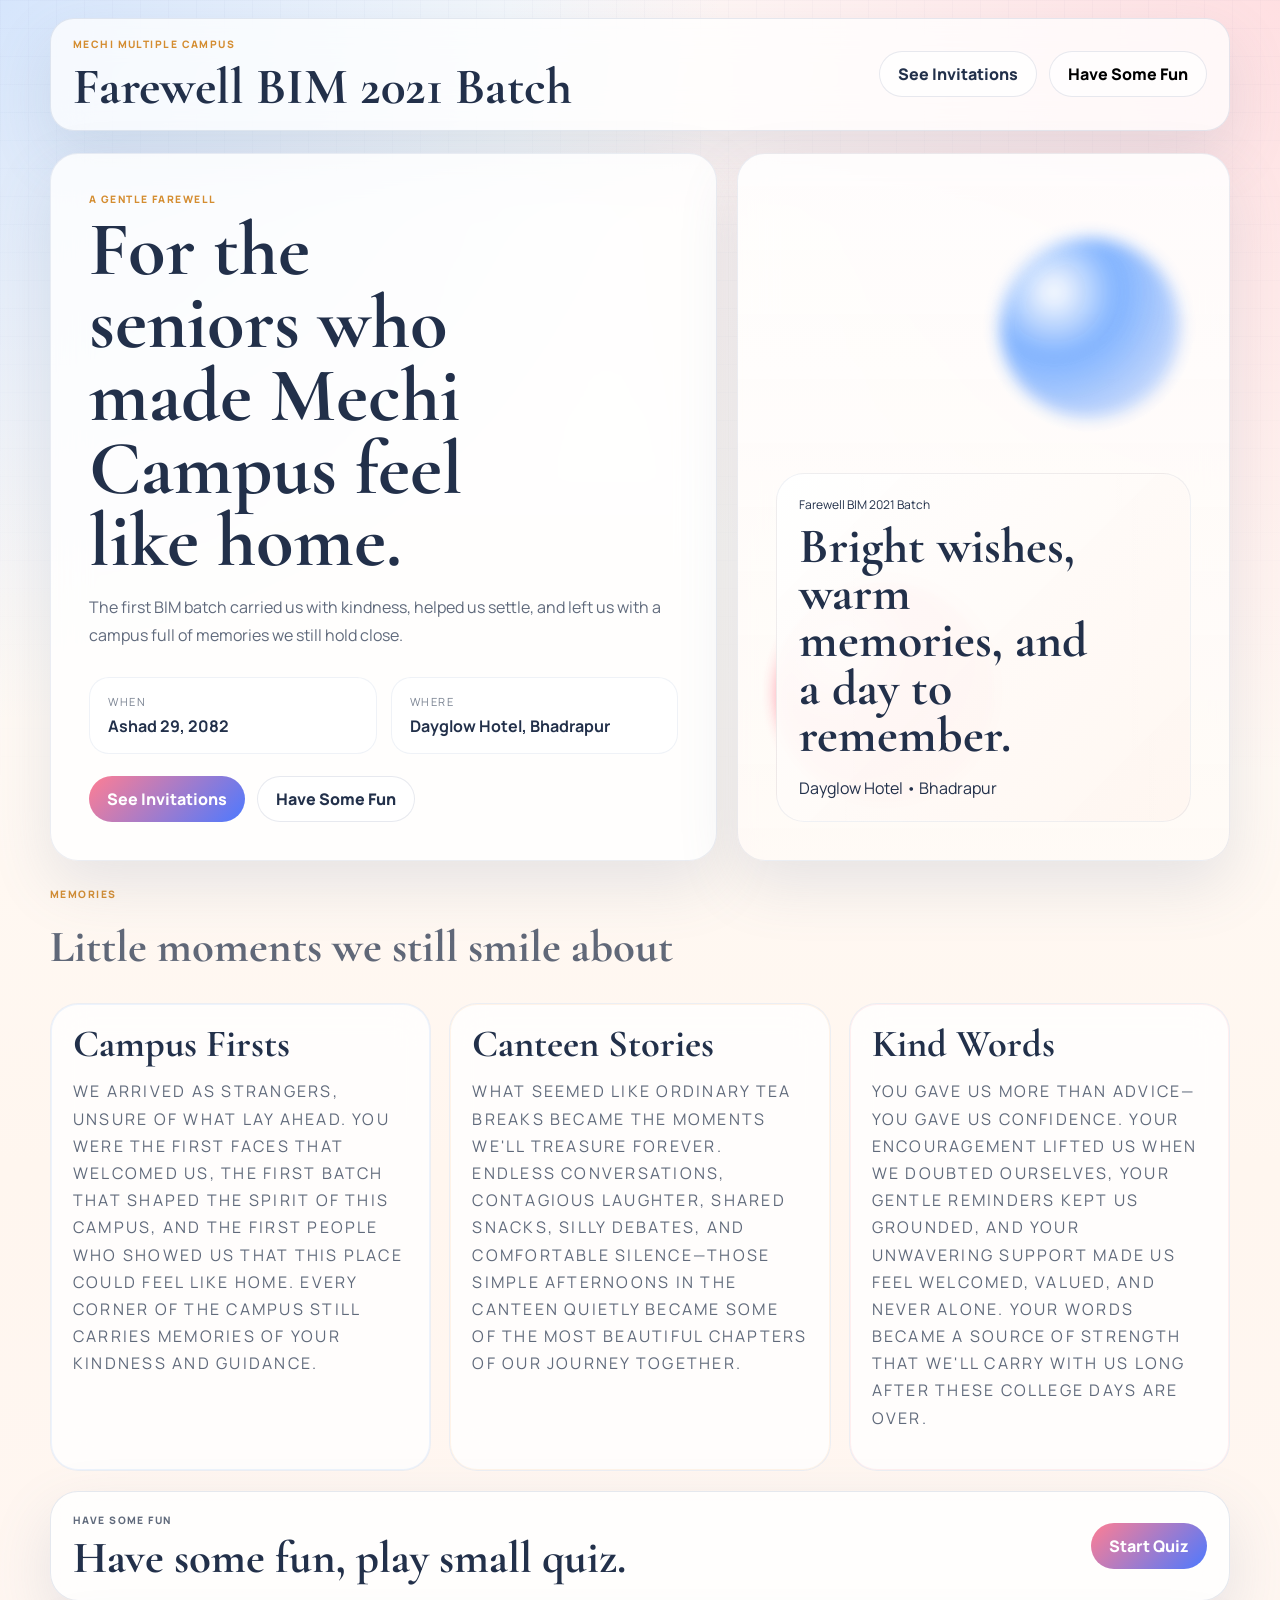
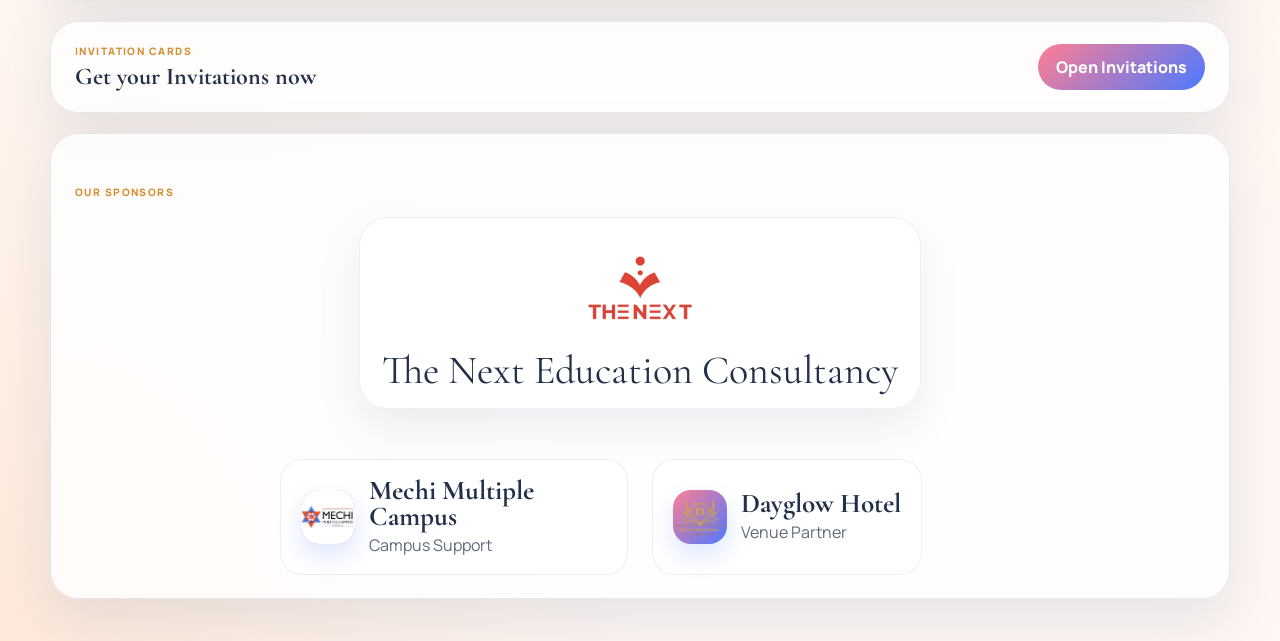
==== commit 36f3f209: "date changes" ====
--- a/index.html
+++ b/index.html
@@ -34,7 +34,7 @@
           <div class="hero-meta">
             <div>
               <span>When</span>
-              <strong>Ashad 22, 2082</strong>
+              <strong>Ashad 29, 2082</strong>
             </div>
             <div>
               <span>Where</span>
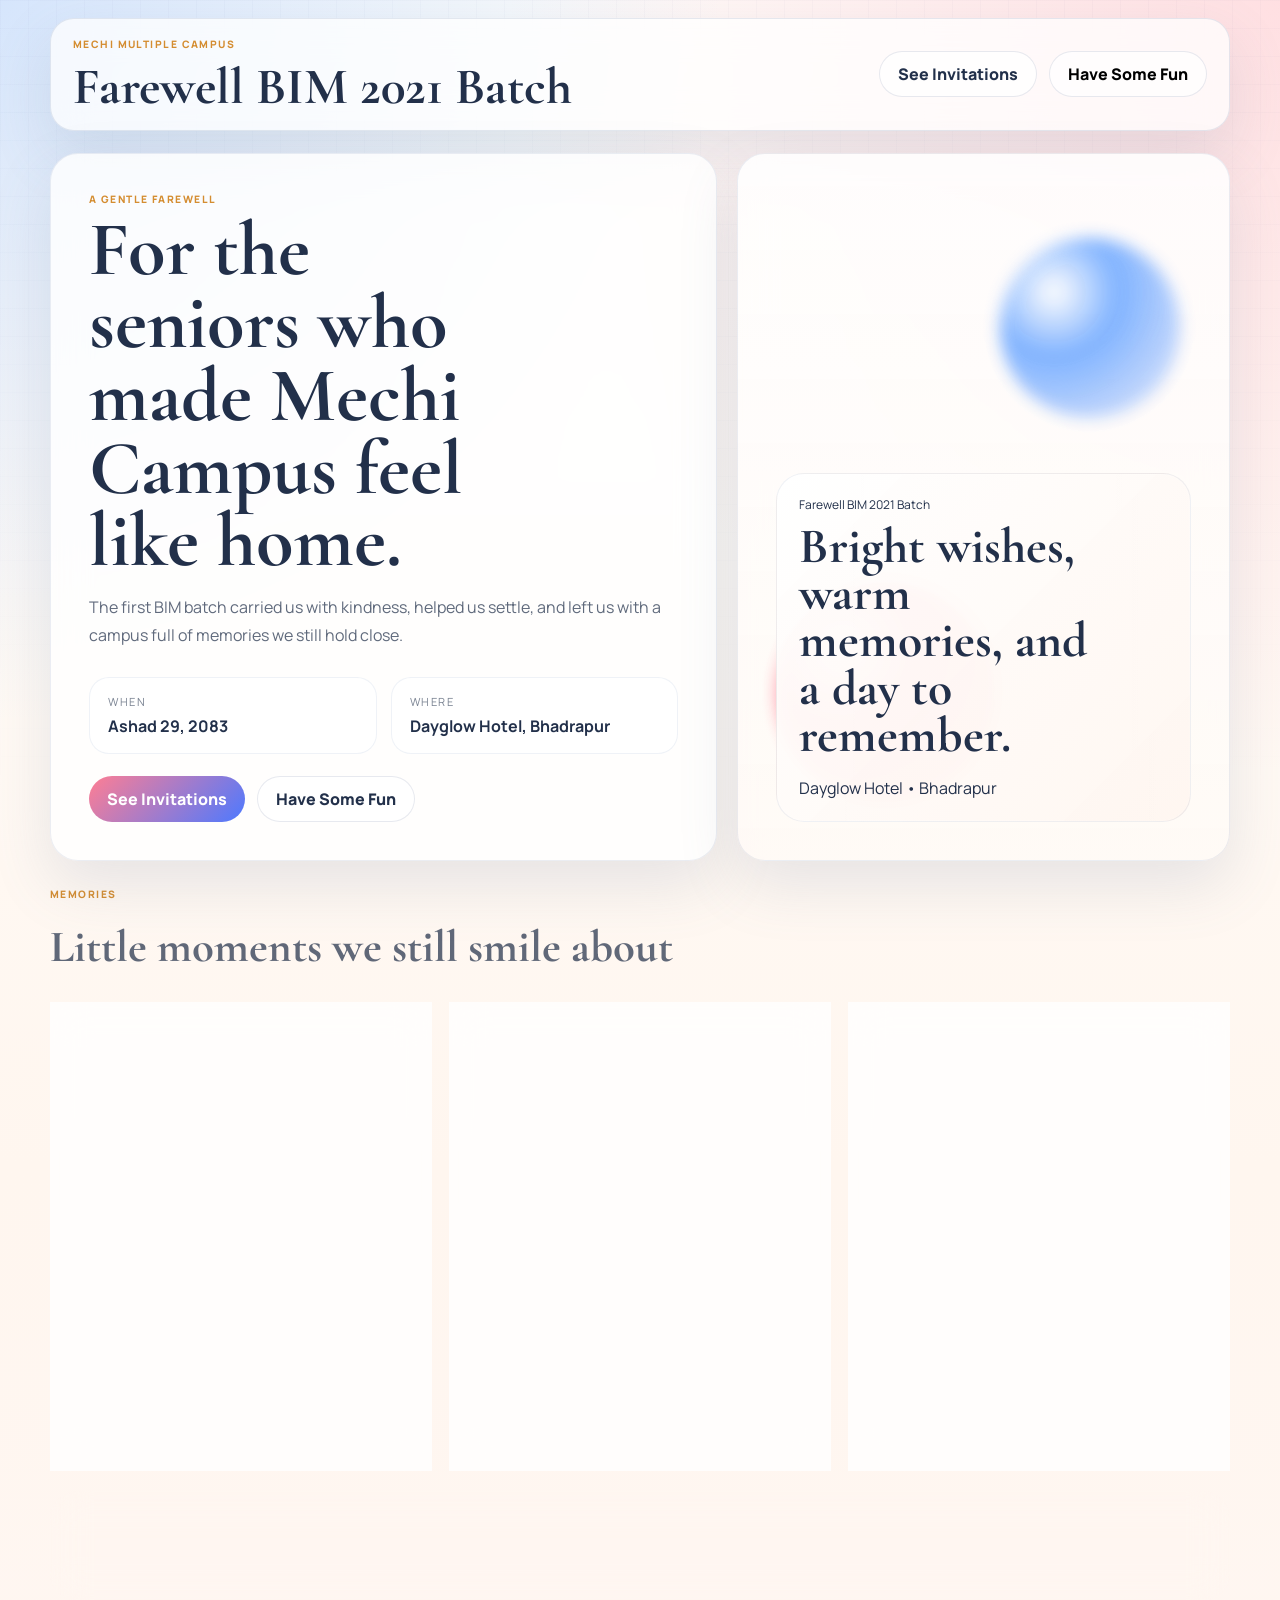
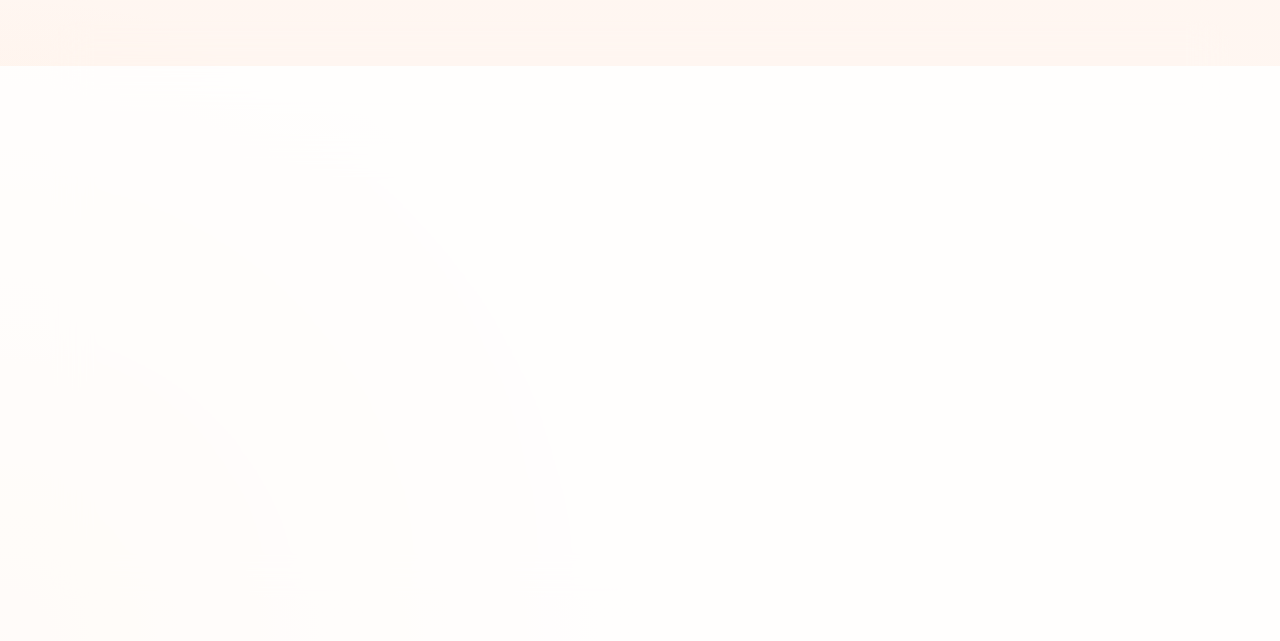
==== commit 51a525d0: "year changed" ====
--- a/index.html
+++ b/index.html
@@ -34,7 +34,7 @@
           <div class="hero-meta">
             <div>
               <span>When</span>
-              <strong>Ashad 29, 2082</strong>
+              <strong>Ashad 29, 2083</strong>
             </div>
             <div>
               <span>Where</span>
--- a/styles.css
+++ b/styles.css
@@ -1041,18 +1041,9 @@
     padding: 14px 16px;
   }
 
-  .search-find-row {
-    flex-direction: column;
-  }
-
-  .search-find-row input {
-    width: 100%;
-  }
-
   #findBtn {
-    width: 100%;
-    min-height: 46px;
-    border-radius: 12px !important;
+    width: auto;
+    flex: none;
   }
 }
 
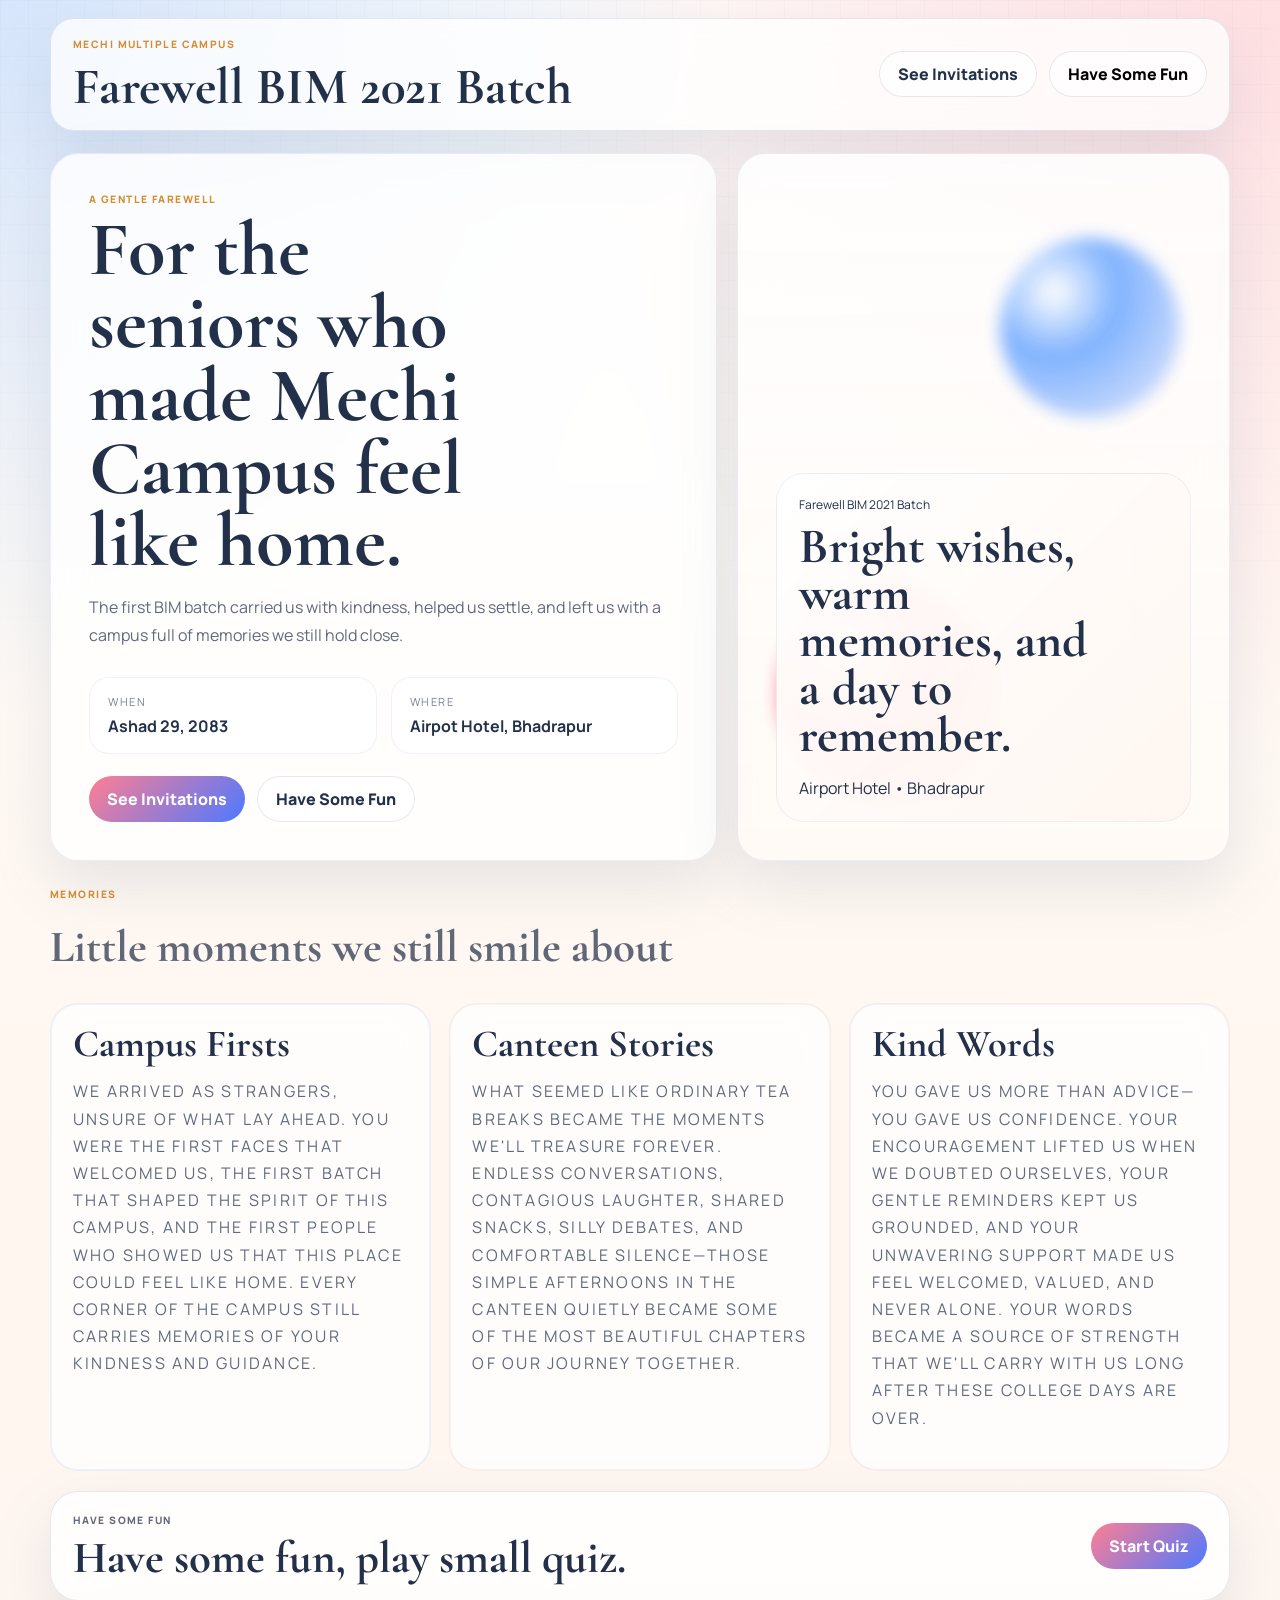
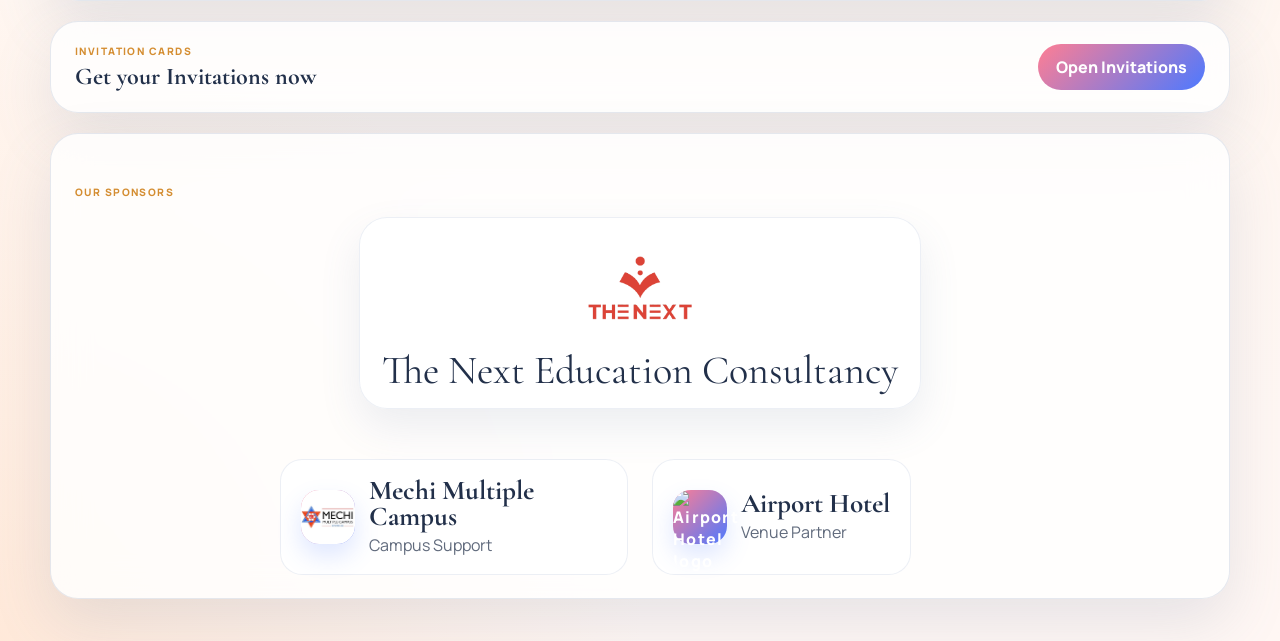
==== commit 65211b45: "Venue changed form dayglow to airpot" ====
--- a/index.html
+++ b/index.html
@@ -38,7 +38,7 @@
             </div>
             <div>
               <span>Where</span>
-              <strong>Dayglow Hotel, Bhadrapur</strong>
+              <strong>Airpot Hotel, Bhadrapur</strong>
             </div>
           </div>
           <div class="hero-actions">
@@ -52,7 +52,7 @@
           <div class="invitation-preview preview-light">
             <p>Farewell BIM 2021 Batch</p>
             <h3>Bright wishes, warm memories, and a day to remember.</h3>
-            <span>Dayglow Hotel • Bhadrapur</span>
+            <span>Airport Hotel • Bhadrapur</span>
           </div>
         </div>
       </section>
@@ -111,10 +111,10 @@
               <p>Campus Support</p>
             </div>
           </a>
-          <a class="sponsor-card sponsor-link-card" href="https://www.google.com/maps/place/HOTEL+DAYGLOW/@26.5577551,88.0796871,17z/data=!3m1!4b1!4m9!3m8!1s0x39e5af70abc60f6b:0x97754c1194b6b22b!5m2!4m1!1i2!8m2!3d26.5577503!4d88.082262!16s%2Fg%2F11sm74f3vn?entry=ttu&g_ep=EgoyMDI2MDYyOC4wIKXMDSoASAFQAw%3D%3D" target="_blank" rel="noreferrer">
-            <span class="sponsor-mark"><img src="dayglow.png" alt="Dayglow Hotel logo" style="height:auto;width:100%;border-radius:inherit;"></span>
+          <a class="sponsor-card sponsor-link-card" href="https://www.google.com/maps/place/Airport+Hotel+Bhadrapur/@26.5683173,88.0739876,17z/data=!3m1!4b1!4m9!3m8!1s0x39e5af003d92f309:0x40c194b785374409!5m2!4m1!1i2!8m2!3d26.5683125!4d88.0765625!16s%2Fg%2F11lnwv0mlj?entry=ttu&g_ep=EgoyMDI2MDcwNS4wIKXMDSoASAFQAw%3D%3D" target="_blank" rel="noreferrer">
+            <span class="sponsor-mark"><img src="https://airporthotel.com.np/wp-content/uploads/g3-300x261.png" alt="Airport Hotel logo" style="height:auto;width:100%;border-radius:inherit;"></span>
             <div>
-              <h3>Dayglow Hotel</h3>
+              <h3>Airport Hotel</h3>
               <p>Venue Partner</p>
             </div>
           </a>
